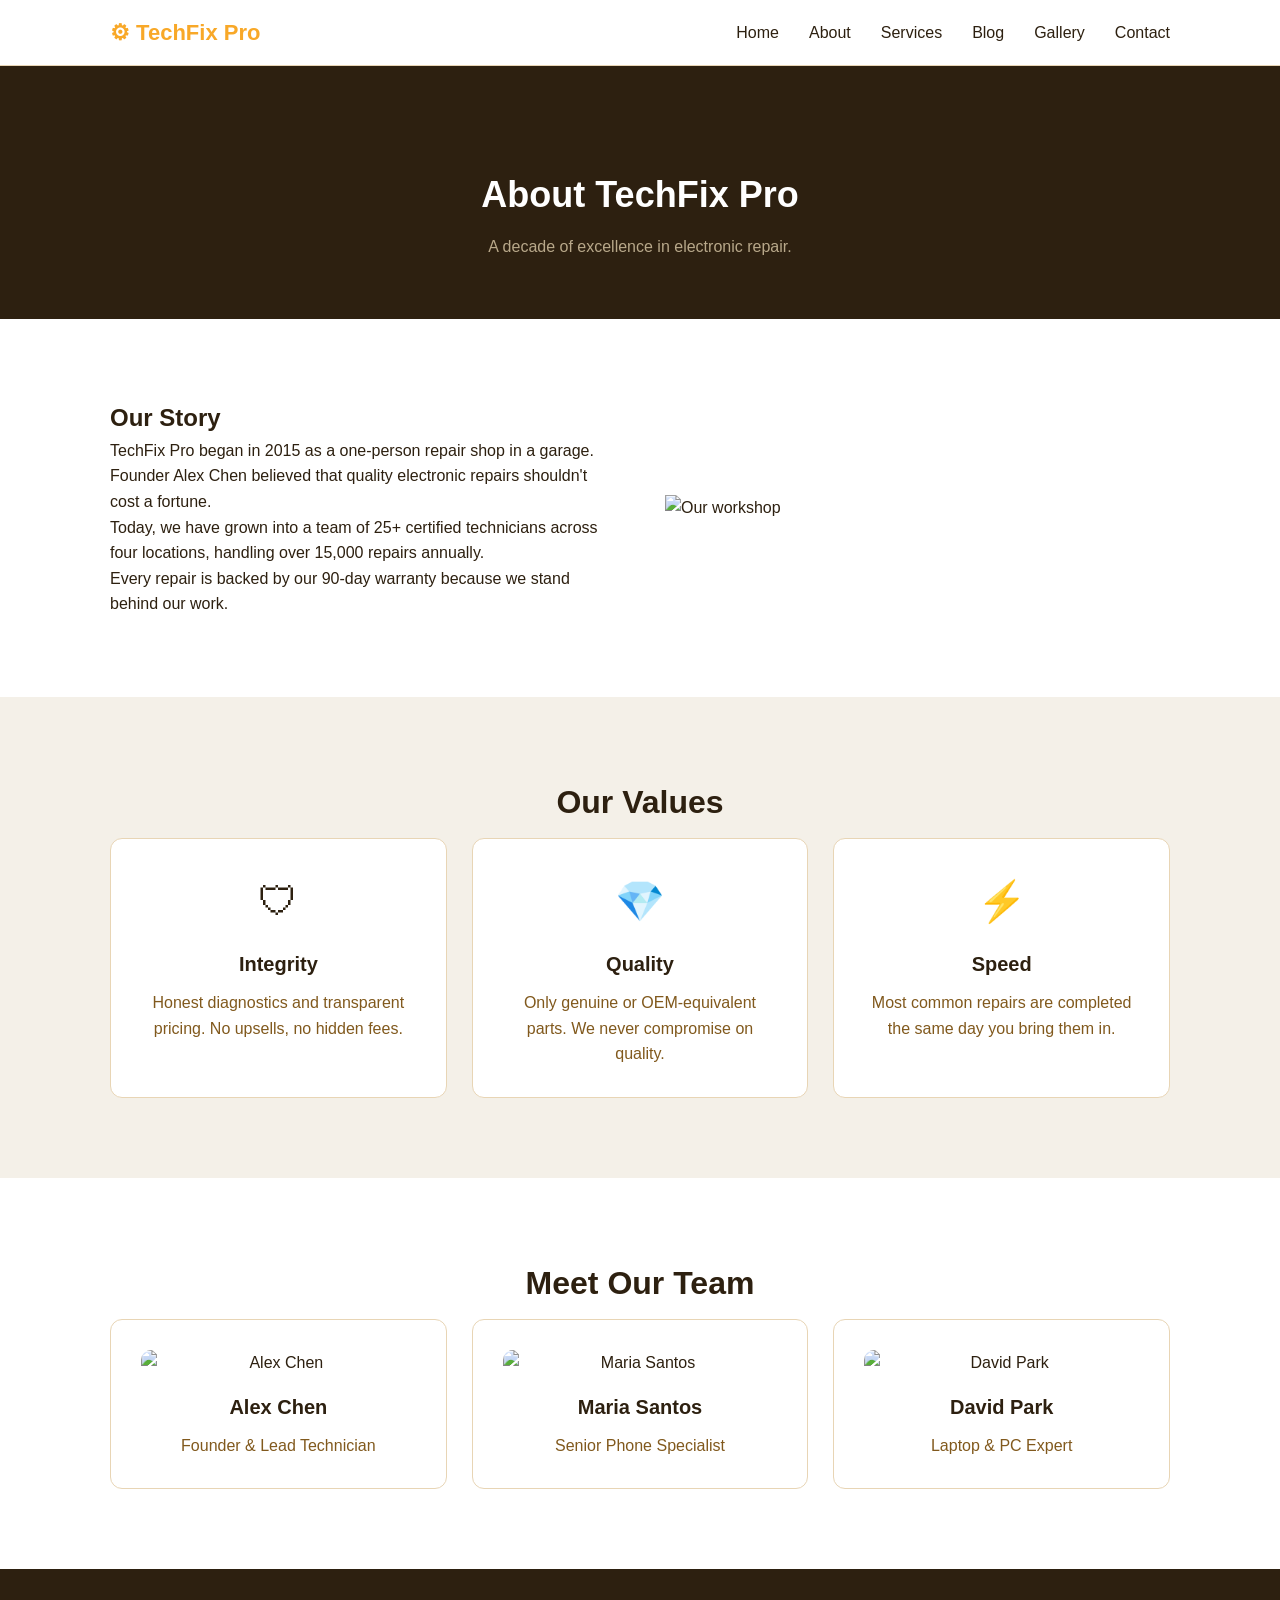
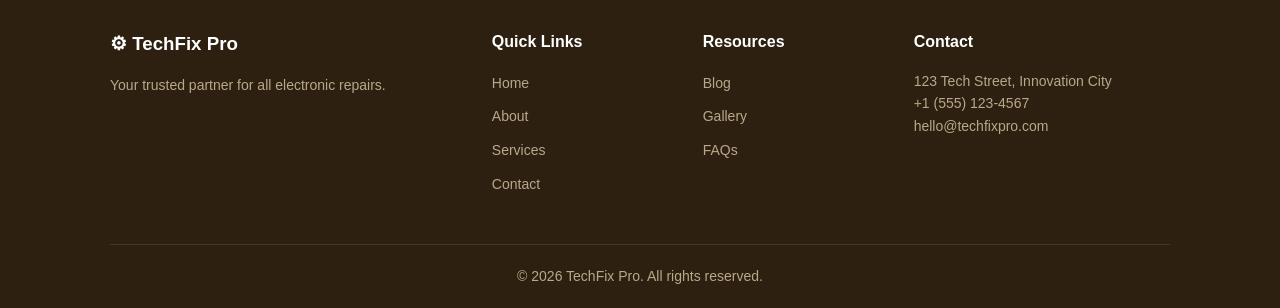
==== About.html @ 23f2274c "Rename about.html to About.html" ====
<!DOCTYPE html>
<html lang="en">
<head>
    <meta charset="UTF-8">
    <meta name="viewport" content="width=device-width, initial-scale=1.0">
    <title>About Us - TechFix Pro</title>
    <link rel="stylesheet" href="Style.Css">
</head>
<body>

    <nav class="navbar">
        <div class="container nav-container">
            <a href="index.html" class="logo">&#9881; TechFix Pro</a>
            <ul class="nav-links">
                <li><a href="index.html">Home</a></li>
                <li><a href="about.html">About</a></li>
                <li><a href="services.html">Services</a></li>
                <li><a href="blog.html">Blog</a></li>
                <li><a href="gallery.html">Gallery</a></li>
                <li><a href="contact.html">Contact</a></li>
            </ul>
        </div>
    </nav>

    <header class="page-header">
        <div class="container">
            <h1>About TechFix Pro</h1>
            <p>A decade of excellence in electronic repair.</p>
        </div>
    </header>

    <section class="section">
        <div class="container">
            <div class="two-col">
                <div>
                    <h2>Our Story</h2>
                    <p>TechFix Pro began in 2015 as a one-person repair shop in a garage. Founder Alex Chen believed that quality electronic repairs shouldn't cost a fortune.</p>
                    <p>Today, we have grown into a team of 25+ certified technicians across four locations, handling over 15,000 repairs annually.</p>
                    <p>Every repair is backed by our 90-day warranty because we stand behind our work.</p>
                </div>
                <div>
                    <img src="c:\Users\solomonfare\Desktop\my work\a1 (13).jpg" alt="Our workshop">
                </div>
            </div>
        </div>
    </section>

    <section class="section" style="background: var(--light-gray);">
        <div class="container">
            <h2 class="section-title">Our Values</h2>
            <div class="card-grid three-col">
                <div class="card">
                    <div class="card-icon">&#128737;</div>
                    <h3>Integrity</h3>
                    <p>Honest diagnostics and transparent pricing. No upsells, no hidden fees.</p>
                </div>
                <div class="card">
                    <div class="card-icon">&#128142;</div>
                    <h3>Quality</h3>
                    <p>Only genuine or OEM-equivalent parts. We never compromise on quality.</p>
                </div>
                <div class="card">
                    <div class="card-icon">&#9889;</div>
                    <h3>Speed</h3>
                    <p>Most common repairs are completed the same day you bring them in.</p>
                </div>
            </div>
        </div>
    </section>

    <section class="section">
        <div class="container">
            <h2 class="section-title">Meet Our Team</h2>
            <div class="card-grid three-col">
                <div class="card">
                    <img src="c:\Users\solomonfare\Desktop\my work\a1 (15).jpg" alt="Alex Chen" style="border-radius: 10px; margin-bottom: 15px;">
                    <h3>Alex Chen</h3>
                    <p>Founder & Lead Technician</p>
                </div>
                <div class="card">
                    <img src="c:\Users\solomonfare\Desktop\my work\a1 (14).jpg" alt="Maria Santos" style="border-radius: 10px; margin-bottom: 15px;">
                    <h3>Maria Santos</h3>
                    <p>Senior Phone Specialist</p>
                </div>
                <div class="card">
                    <img src="c:\Users\solomonfare\Desktop\my work\a1 (9).jpg" alt="David Park" style="border-radius: 10px; margin-bottom: 15px;">
                    <h3>David Park</h3>
                    <p>Laptop & PC Expert</p>
                </div>
            </div>
        </div>
    </section>

    <footer class="footer">
        <div class="container">
            <div class="footer-grid">
                <div class="footer-brand">
                    <h3>&#9881; TechFix Pro</h3>
                    <p>Your trusted partner for all electronic repairs.</p>
                </div>
                <div class="footer-links">
                    <h4>Quick Links</h4>
                    <ul>
                        <li><a href="index.html">Home</a></li>
                        <li><a href="about.html">About</a></li>
                        <li><a href="services.html">Services</a></li>
                        <li><a href="contact.html">Contact</a></li>
                    </ul>
                </div>
                <div class="footer-links">
                    <h4>Resources</h4>
                    <ul>
                         <li><a href="blog.html">Blog</a></li>
                        <li><a href="gallery.html">Gallery</a></li>
                        <li><a href="contact.html">FAQs</a></li>
                    </ul>
                </div>
                <div class="footer-contact">
                    <h4>Contact</h4>
                    <p>123 Tech Street, Innovation City</p>
                    <p>+1 (555) 123-4567</p>
                    <p>hello@techfixpro.com</p>
                </div>
            </div>
            <div class="footer-bottom">
                <p>&copy; 2026 TechFix Pro. All rights reserved.</p>
            </div>
        </div>
    </footer>

</body>
</html>
---- Style.Css ----
/* ---- CSS Variables ---- */
:root {
    --primary: #f8a725fb;
    --primary-dark: hsl(36, 70%, 46%);
    --dark: hsl(33, 48%, 12%);
    --gray: hsl(36, 63%, 31%);
    --light-gray: lch(94.97% 4.45 86.06);
    --white: hwb(0 100% 0%);
    --border: #e8d5b5;
}

/* ---- Reset & Base Styles ---- */
* {
    margin: 0;
    padding: 0;
    box-sizing: border-box;
}

body {
    font-family: 'Segoe UI', Tahoma, Geneva, Verdana, sans-serif;
    color: var(--dark);
    line-height: 1.6;
}

img {
    max-width: 100%;
    display: block;
}

a {
    text-decoration: none;
    color: inherit;
}

/* ---- Container ---- */
.container {
    max-width: 1100px;
    margin: 0 auto;
    padding: 0 20px;
}

/* ---- Buttons ---- */
.btn {
    display: inline-block;
    padding: 12px 28px;
    background: var(--primary);
    color: var(--white);
    border-radius: 6px;
    font-weight: 600;
    border: 2px solid var(--primary);
    margin: 5px;
}

.btn:hover {
    background: var(--primary-dark);
    border-color: var(--primary-dark);
}

.btn-outline {
    background: transparent;
    color: var(--white);
    border: 2px solid var(--white);
}

.btn-outline:hover {
    background: var(--white);
    color: var(--dark);
}

/* ---- Navigation ---- */
.navbar {
    background: var(--white);
    border-bottom: 1px solid var(--border);
    padding: 15px 0;
}

.nav-container {
    display: flex;
    justify-content: space-between;
    align-items: center;
}

.logo {
    font-size: 22px;
    font-weight: 800;
    color: var(--primary);
}

.nav-links {
    list-style: none;
    display: flex;
    gap: 30px;
}

.nav-links a {
    color: var(--dark);
    font-weight: 500;
}

.nav-links a:hover {
    color: var(--primary);
}

/* ---- Hero Section ---- */
.hero {
    background: linear-gradient(135deg, var(--dark) 0%, var(--gray) 100%);
    color: var(--white);
    text-align: center;
    padding: 100px 20px;
}

.hero h1 {
    font-size: 42px;
    margin-bottom: 15px;
}

.hero p {
    font-size: 18px;
    max-width: 600px;
    margin: 0 auto 30px;
    opacity: 0.9;
}

/* ---- Section Styles ---- */
.section {
    padding: 80px 0;
}

.section-title {
    text-align: center;
    font-size: 32px;
    margin-bottom: 10px;
}

.section-subtitle {
    text-align: center;
    color: var(--gray);
    margin-bottom: 50px;
}

/* ---- Card Grid ---- */
.card-grid {
    display: grid;
    gap: 25px;
}

.three-col {
    grid-template-columns: repeat(3, 1fr);
}

.two-col {
    grid-template-columns: repeat(2, 1fr);
}

/* ---- Cards ---- */
.card {
    background: var(--white);
    border: 1px solid var(--border);
    border-radius: 12px;
    padding: 30px;
    text-align: center;
}

.card:hover {
    box-shadow: 0 5px 20px rgba(45, 32, 16, 0.1);
}

.card-icon {
    font-size: 40px;
    margin-bottom: 15px;
}

.card h3 {
    font-size: 20px;
    margin-bottom: 10px;
}

.card p {
    color: var(--gray);
}

/* ---- News Cards ---- */
.news-card {
    padding: 0;
    overflow: hidden;
    text-align: left;
}

.news-card img {
    width: 100%;
    height: 200px;
    object-fit: cover;
}

.card-body {
    padding: 20px;
}

.tag {
    display: inline-block;
    background: var(--primary);
    color: var(--white);
    padding: 4px 12px;
    border-radius: 20px;
    font-size: 12px;
    font-weight: 600;
    text-transform: uppercase;
}

.card-body h3 {
    margin: 10px 0;
}

.card-body a {
    color: var(--primary);
    font-weight: 600;
}

/* ---- About Section ---- */
.about-section {
    background: var(--light-gray);
}

.two-col {
    display: grid;
    grid-template-columns: 1fr 1fr;
    gap: 50px;
    align-items: center;
}

.about-text h2 {
    font-size: 32px;
    margin-bottom: 15px;
}

.about-text p {
    color: var(--gray);
    margin-bottom: 15px;
}

.feature-list {
    list-style: none;
    margin: 20px 0;
}

.feature-list li {
    padding: 8px 0;
    color: var(--dark);
}

.about-image img {
    border-radius: 12px;
    box-shadow: 0 10px 30px rgba(0,0,0,0.1);
}

/* ---- Newsletter ---- */
.newsletter {
    background: var(--primary);
    color: var(--white);
    text-align: center;
    padding: 60px 20px;
}

.newsletter h2 {
    font-size: 28px;
    margin-bottom: 10px;
}

.newsletter p {
    margin-bottom: 25px;
    opacity: 0.9;
}

.newsletter form {
    display: flex;
    justify-content: center;
    gap: 10px;
    flex-wrap: wrap;
}

.newsletter input {
    padding: 12px 20px;
    border: none;
    border-radius: 6px;
    width: 300px;
    font-size: 16px;
}

/* ---- Testimonials ---- */
.testimonials {
    background: var(--light-gray);
}

.testimonial-card {
    text-align: left;
}

.quote {
    font-style: italic;
    color: var(--dark);
    margin-bottom: 15px;
}

.author {
    font-weight: 700;
    color: var(--primary-dark);
}

/* ---- Clients ---- */
.clients {
    text-align: center;
}

.client-logos {
    display: flex;
    justify-content: center;
    gap: 40px;
    flex-wrap: wrap;
    margin-top: 30px;
}

.client-logos span {
    font-size: 18px;
    font-weight: 700;
    color: var(--gray);
    opacity: 0.6;
}

/* ---- Footer ---- */
.footer {
    background: var(--dark);
    color: var(--white);
    padding: 60px 0 20px;
}

.footer-grid {
    display: grid;
    grid-template-columns: 2fr 1fr 1fr 1.5fr;
    gap: 40px;
    margin-bottom: 40px;
}

.footer h3, .footer h4 {
    margin-bottom: 15px;
}

.footer p {
    color: #b8a88a;
    font-size: 14px;
}

.footer-links ul {
    list-style: none;
}

.footer-links li {
    margin-bottom: 8px;
}

.footer-links a {
    color: #b8a88a;
    font-size: 14px;
}

.footer-links a:hover {
    color: var(--primary);
}

.footer-bottom {
    border-top: 1px solid rgba(255,255,255,0.1);
    padding-top: 20px;
    text-align: center;
}

/* ---- Page Header (for inner pages) ---- */
.page-header {
    background: var(--dark);
    color: var(--white);
    text-align: center;
    padding: 100px 20px 60px;
}

.page-header h1 {
    font-size: 36px;
    margin-bottom: 10px;
}

.page-header p {
    color: #b8a88a;
}

/* ---- Services Page ---- */
.service-detail {
    padding: 60px 0;
}

.service-detail:nth-child(even) {
    background: var(--light-gray);
}

.service-detail h2 {
    font-size: 26px;
    margin-bottom: 15px;
}

.service-detail p {
    color: var(--gray);
    margin-bottom: 15px;
}

.detail-list {
    list-style: none;
    margin: 15px 0 25px;
}

.detail-list li {
    padding: 6px 0;
    color: var(--dark);
}

.detail-list li::before {
    content: "¹4  ";
    color: var(--primary);
}

.price-tag {
    display: inline-block;
    background: var(--primary);
    color: var(--white);
    padding: 6px 16px;
    border-radius: 20px;
    font-weight: 700;
    font-size: 14px;
    margin-bottom: 15px;
}

/* ---- Pricing Cards ---- */
.pricing-grid {
    display: grid;
    grid-template-columns: repeat(3, 1fr);
    gap: 25px;
    margin-top: 40px;
}

.pricing-card {
    background: var(--white);
    border: 2px solid var(--border);
    border-radius: 12px;
    padding: 35px 25px;
    text-align: center;
}

.pricing-card.featured {
    border-color: var(--primary);
    position: relative;
}

.featured-badge {
    position: absolute;
    top: -12px;
    left: 50%;
    transform: translateX(-50%);
    background: var(--primary);
    color: var(--white);
    padding: 5px 15px;
    border-radius: 20px;
    font-size: 12px;
    font-weight: 700;
}

.pricing-card .price {
    font-size: 36px;
    font-weight: 800;
    color: var(--primary);
}

.pricing-card .price span {
    font-size: 16px;
    color: var(--gray);
    font-weight: 400;
}

.pricing-features {
    list-style: none;
    text-align: left;
    margin: 20px 0;
}

.pricing-features li {
    padding: 10px 0;
    border-bottom: 1px solid var(--border);
    font-size: 14px;
}

/* ---- Blog Page ---- */
.blog-grid {
    display: grid;
    grid-template-columns: 2fr 1fr;
    gap: 40px;
}

.blog-posts {
    display: grid;
    gap: 30px;
}

.blog-post {
    display: grid;
    grid-template-columns: 1fr 2fr;
    gap: 20px;
    background: var(--white);
    border: 1px solid var(--border);
    border-radius: 12px;
    overflow: hidden;
}

.blog-post img {
    width: 100%;
    height: 100%;
    object-fit: cover;
}

.blog-post-content {
    padding: 20px;
}

.sidebar {
    background: var(--white);
    border: 1px solid var(--border);
    border-radius: 12px;
    padding: 25px;
    height: fit-content;
}

.sidebar h3 {
    margin-bottom: 15px;
    padding-bottom: 10px;
    border-bottom: 2px solid var(--light-gray);
}

.sidebar ul {
    list-style: none;
}

.sidebar li {
    padding: 8px 0;
    border-bottom: 1px solid var(--light-gray);
}

.sidebar a {
    color: var(--gray);
    font-size: 14px;
}

.sidebar a:hover {
    color: var(--primary);
}

/* ---- Gallery Page ---- */
.gallery-grid {
    display: grid;
    grid-template-columns: repeat(3, 1fr);
    gap: 15px;
}

.gallery-item {
    border-radius: 10px;
    overflow: hidden;
}

.gallery-item img {
    width: 100%;
    height: 220px;
    object-fit: cover;
}

.gallery-item.wide {
    grid-column: span 2;
}

/* ---- Contact Page ---- */
.contact-grid {
    display: grid;
    grid-template-columns: 1fr 1.3fr;
    gap: 40px;
}

.contact-info-box {
    background: var(--white);
    border: 1px solid var(--border);
    border-radius: 12px;
    padding: 25px;
    margin-bottom: 20px;
}

.contact-info-box h3 {
    margin-bottom: 10px;
    color: var(--primary);
}

.contact-form {
    background: var(--white);
    border: 1px solid var(--border);
    border-radius: 12px;
    padding: 35px;
}

.form-group {
    margin-bottom: 20px;
}

.form-group label {
    display: block;
    margin-bottom: 6px;
    font-weight: 600;
    font-size: 14px;
}

.form-group input,
.form-group textarea,
.form-group select {
    width: 100%;
    padding: 12px;
    border: 1px solid var(--border);
    border-radius: 6px;
    font-size: 15px;
    font-family: inherit;
}

.form-group textarea {
    min-height: 120px;
    resize: vertical;
}

.form-row {
    display: grid;
    grid-template-columns: 1fr 1fr;
    gap: 15px;
}

/* ---- FAQ ---- */
.faq-item {
    background: var(--light-gray);
    border-radius: 10px;
    margin-bottom: 15px;
    padding: 20px;
}

.faq-item h3 {
    font-size: 16px;
    margin-bottom: 10px;
    color: var(--dark);
}

.faq-item p {
    color: var(--gray);
    font-size: 14px;
}

/* ============================================
   Responsive Design (Mobile)
   ============================================ */

@media (max-width: 768px) {
    .nav-links {
        display: none;
    }

    .hero h1 {
        font-size: 28px;
    }

    .three-col,
    .two-col,
    .pricing-grid,
    .gallery-grid,
    .blog-grid,
    .contact-grid,
    .footer-grid {
        grid-template-columns: 1fr;
    }

    .blog-post {
        grid-template-columns: 1fr;
    }

    .newsletter form {
        flex-direction: column;
        align-items: center;
    }

    .newsletter input {
        width: 100%;
        max-width: 300px;
    }

    .client-logos {
        gap: 20px;
    }

    .form-row {
        grid-template-columns: 1fr;
    }
}
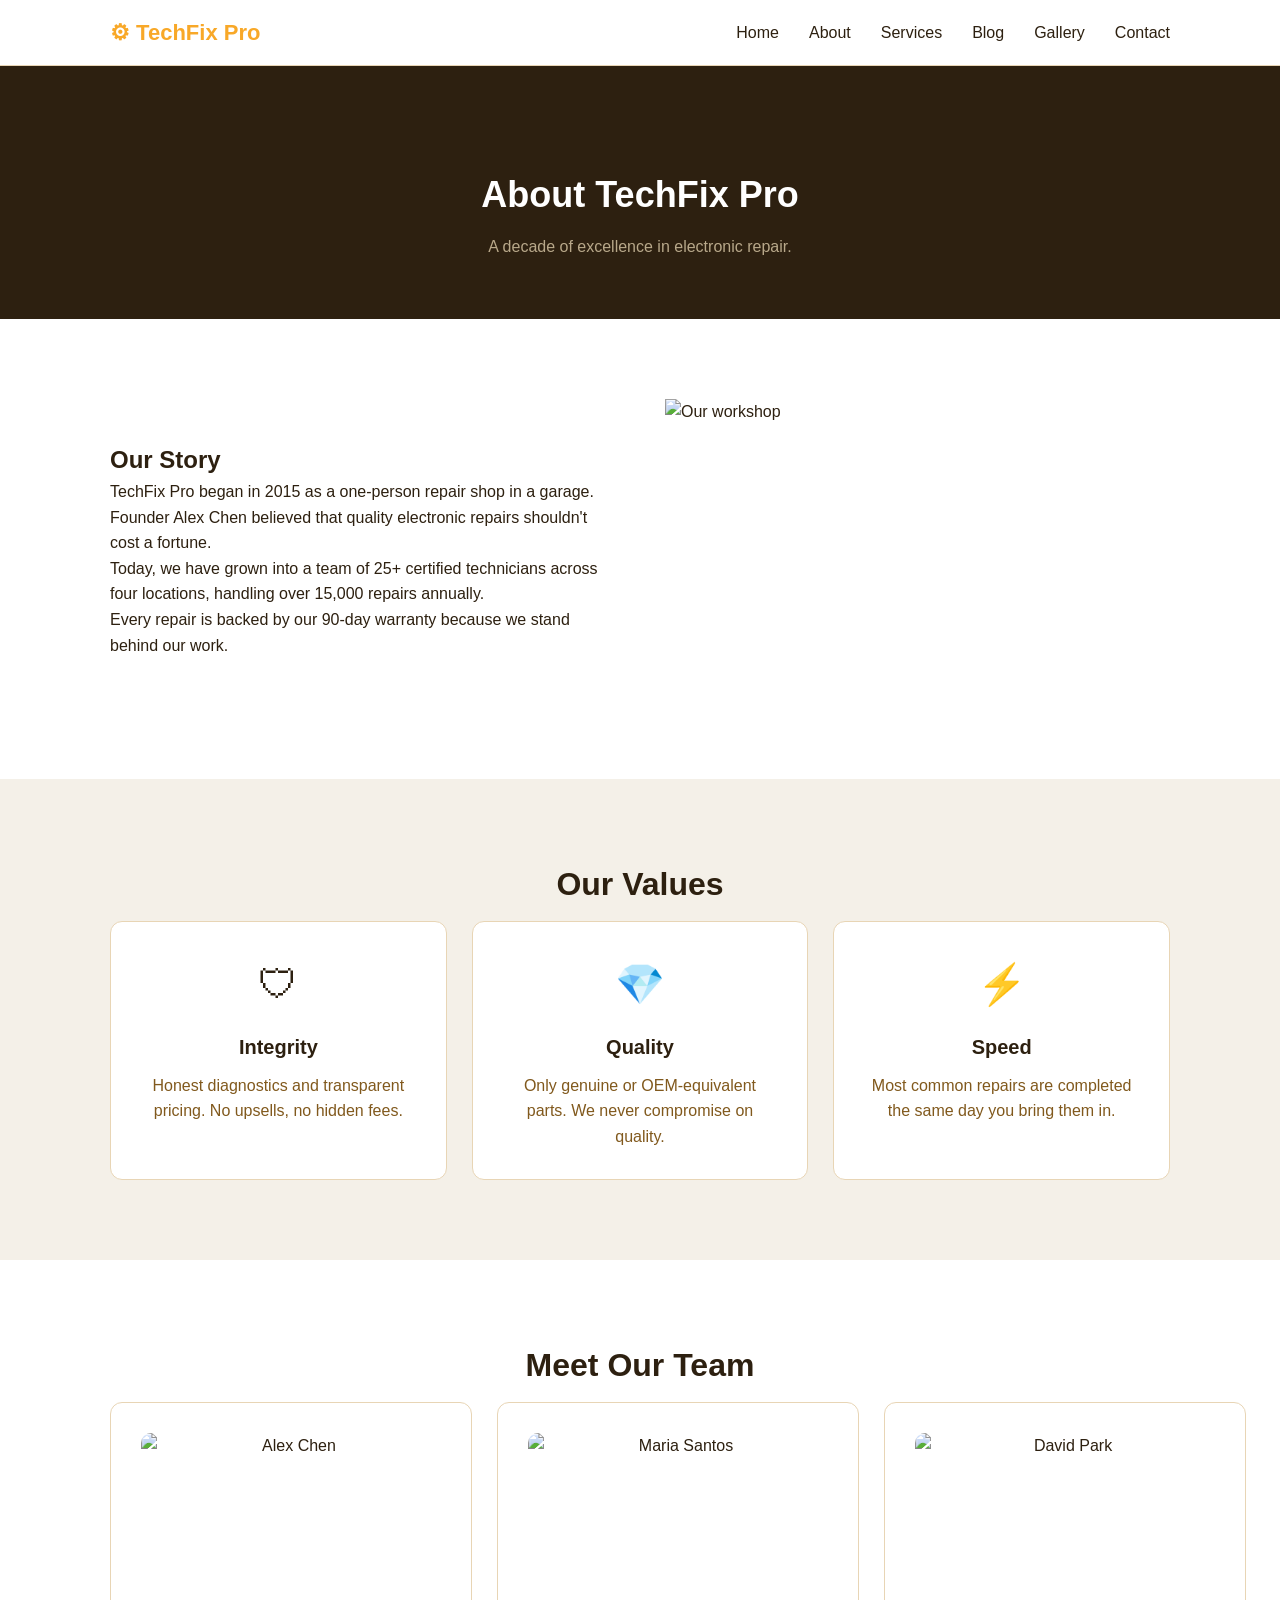
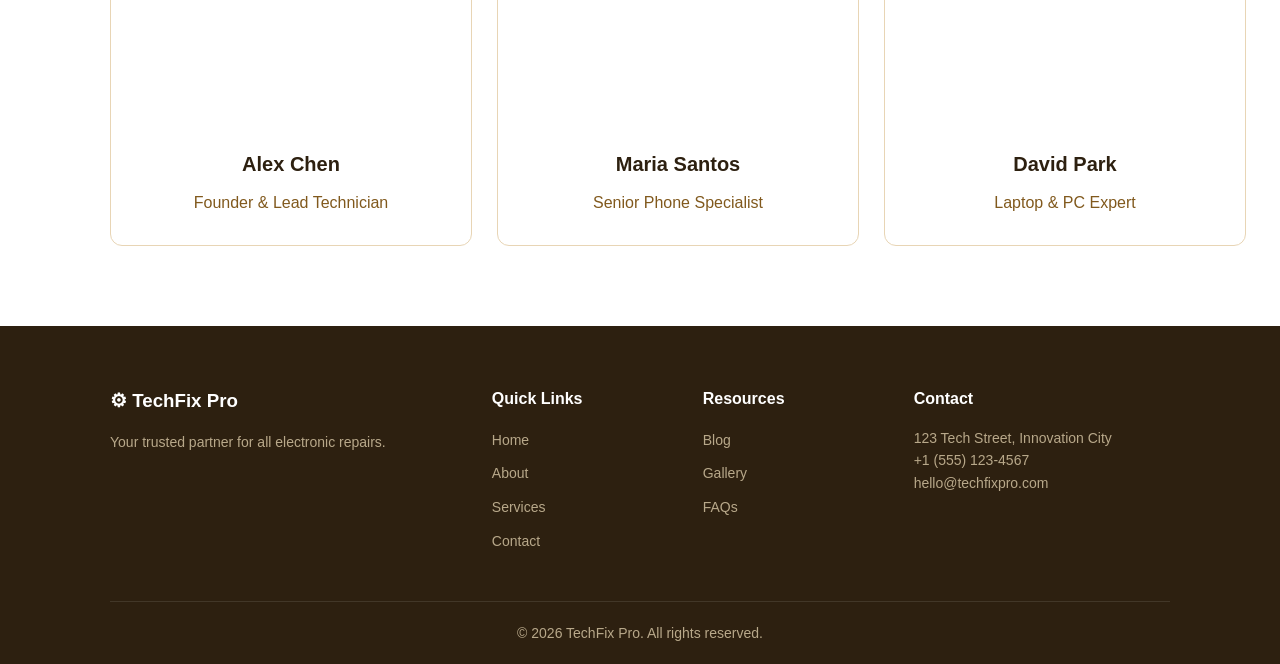
==== commit aa7e4574: "Update About.html" ====
--- a/About.html
+++ b/About.html
@@ -5,7 +5,7 @@
     <meta charset="UTF-8">
     <meta name="viewport" content="width=device-width, initial-scale=1.0">
     <title>About Us - TechFix Pro</title>
-    <link rel="stylesheet" href="Style.Css">
+    <link rel="stylesheet" href="style.css">
 </head>
 <body>
 
@@ -14,11 +14,11 @@
             <a href="index.html" class="logo">&#9881; TechFix Pro</a>
             <ul class="nav-links">
                 <li><a href="index.html">Home</a></li>
-                <li><a href="about.html">About</a></li>
-                <li><a href="services.html">Services</a></li>
-                <li><a href="blog.html">Blog</a></li>
-                <li><a href="gallery.html">Gallery</a></li>
-                <li><a href="contact.html">Contact</a></li>
+                <li><a href="About.html">About</a></li>
+                <li><a href="Services.html">Services</a></li>
+                <li><a href="Blog.html">Blog</a></li>
+                <li><a href="Gallery.html">Gallery</a></li>
+                <li><a href="Contact.html">Contact</a></li>
             </ul>
         </div>
     </nav>
@@ -40,7 +40,7 @@
                     <p>Every repair is backed by our 90-day warranty because we stand behind our work.</p>
                 </div>
                 <div>
-                    <img src="c:\Users\solomonfare\Desktop\my work\a1 (13).jpg" alt="Our workshop">
+                    <img src="c:\Users\solomonfare\Desktop\my work\a1 (13).jpg" alt="Our workshop" width="300" height="300">
                 </div>
             </div>
         </div>
@@ -74,17 +74,17 @@
             <h2 class="section-title">Meet Our Team</h2>
             <div class="card-grid three-col">
                 <div class="card">
-                    <img src="c:\Users\solomonfare\Desktop\my work\a1 (15).jpg" alt="Alex Chen" style="border-radius: 10px; margin-bottom: 15px;">
+                    <img src="c:\Users\solomonfare\Desktop\my work\a1 (15).jpg" alt="Alex Chen" style="border-radius: 10px; margin-bottom: 15px;"width="300" height="300">
                     <h3>Alex Chen</h3>
                     <p>Founder & Lead Technician</p>
                 </div>
                 <div class="card">
-                    <img src="c:\Users\solomonfare\Desktop\my work\a1 (14).jpg" alt="Maria Santos" style="border-radius: 10px; margin-bottom: 15px;">
+                    <img src="c:\Users\solomonfare\Desktop\my work\a1 (14).jpg" alt="Maria Santos" style="border-radius: 10px; margin-bottom: 15px;"width="300" height="300">
                     <h3>Maria Santos</h3>
                     <p>Senior Phone Specialist</p>
                 </div>
                 <div class="card">
-                    <img src="c:\Users\solomonfare\Desktop\my work\a1 (9).jpg" alt="David Park" style="border-radius: 10px; margin-bottom: 15px;">
+                    <img src="c:\Users\solomonfare\Desktop\my work\a1 (9).jpg" alt="David Park" style="border-radius: 10px; margin-bottom: 15px;"width="300" height="300">
                     <h3>David Park</h3>
                     <p>Laptop & PC Expert</p>
                 </div>
@@ -103,17 +103,17 @@
                     <h4>Quick Links</h4>
                     <ul>
                         <li><a href="index.html">Home</a></li>
-                        <li><a href="about.html">About</a></li>
-                        <li><a href="services.html">Services</a></li>
-                        <li><a href="contact.html">Contact</a></li>
+                        <li><a href="About.html">About</a></li>
+                        <li><a href="Services.html">Services</a></li>
+                        <li><a href="Contact.html">Contact</a></li>
                     </ul>
                 </div>
                 <div class="footer-links">
                     <h4>Resources</h4>
                     <ul>
-                         <li><a href="blog.html">Blog</a></li>
-                        <li><a href="gallery.html">Gallery</a></li>
-                        <li><a href="contact.html">FAQs</a></li>
+                         <li><a href="Blog.html">Blog</a></li>
+                        <li><a href="Gallery.html">Gallery</a></li>
+                        <li><a href="Contact.html">FAQs</a></li>
                     </ul>
                 </div>
                 <div class="footer-contact">
--- a/style.css
+++ b/style.css
@@ -0,0 +1,704 @@
+/* ---- CSS Variables ---- */
+:root {
+    --primary: #f8a725fb;
+    --primary-dark: hsl(36, 70%, 46%);
+    --dark: hsl(33, 48%, 12%);
+    --gray: hsl(36, 63%, 31%);
+    --light-gray: lch(94.97% 4.45 86.06);
+    --white: hwb(0 100% 0%);
+    --border: #e8d5b5;
+}
+ 
+/* ---- Reset & Base Styles ---- */
+* {
+    margin: 0;
+    padding: 0;
+    box-sizing: border-box;
+}
+
+body {
+    font-family: 'Segoe UI', Tahoma, Geneva, Verdana, sans-serif;
+    color: var(--dark);
+    line-height: 1.6;
+}
+
+img {
+    max-width: 100%;
+    display: block;
+}
+
+a {
+    text-decoration: none;
+    color: inherit;
+}
+
+/* ---- Container ---- */
+.container {
+    max-width: 1100px;
+    margin: 0 auto;
+    padding: 0 20px;
+}
+
+/* ---- Buttons ---- */
+.btn {
+    display: inline-block;
+    padding: 12px 28px;
+    background: var(--primary);
+    color: var(--white);
+    border-radius: 6px;
+    font-weight: 600;
+    border: 2px solid var(--primary);
+    margin: 5px;
+}
+
+.btn:hover {
+    background: var(--primary-dark);
+    border-color: var(--primary-dark);
+}
+
+.btn-outline {
+    background: transparent;
+    color: var(--white);
+    border: 2px solid var(--white);
+}
+
+.btn-outline:hover {
+    background: var(--white);
+    color: var(--dark);
+}
+
+/* ---- Navigation ---- */
+.navbar {
+    background: var(--white);
+    border-bottom: 1px solid var(--border);
+    padding: 15px 0;
+}
+
+.nav-container {
+    display: flex;
+    justify-content: space-between;
+    align-items: center;
+}
+
+.logo {
+    font-size: 22px;
+    font-weight: 800;
+    color: var(--primary);
+}
+
+.nav-links {
+    list-style: none;
+    display: flex;
+    gap: 30px;
+}
+
+.nav-links a {
+    color: var(--dark);
+    font-weight: 500;
+}
+
+.nav-links a:hover {
+    color: var(--primary);
+}
+
+/* ---- Hero Section ---- */
+.hero {
+    background: linear-gradient(135deg, var(--dark) 0%, var(--gray) 100%);
+    color: var(--white);
+    text-align: center;
+    padding: 100px 20px;
+}
+
+.hero h1 {
+    font-size: 42px;
+    margin-bottom: 15px;
+}
+
+.hero p {
+    font-size: 18px;
+    max-width: 600px;
+    margin: 0 auto 30px;
+    opacity: 0.9;
+}
+
+/* ---- Section Styles ---- */
+.section {
+    padding: 80px 0;
+}
+
+.section-title {
+    text-align: center;
+    font-size: 32px;
+    margin-bottom: 10px;
+}
+
+.section-subtitle {
+    text-align: center;
+    color: var(--gray);
+    margin-bottom: 50px;
+}
+
+/* ---- Card Grid ---- */
+.card-grid {
+    display: grid;
+    gap: 25px;
+}
+
+.three-col {
+    grid-template-columns: repeat(3, 1fr);
+}
+
+.two-col {
+    grid-template-columns: repeat(2, 1fr);
+}
+
+/* ---- Cards ---- */
+.card {
+    background: var(--white);
+    border: 1px solid var(--border);
+    border-radius: 12px;
+    padding: 30px;
+    text-align: center;
+}
+
+.card:hover {
+    box-shadow: 0 5px 20px rgba(45, 32, 16, 0.1);
+}
+
+.card-icon {
+    font-size: 40px;
+    margin-bottom: 15px;
+}
+
+.card h3 {
+    font-size: 20px;
+    margin-bottom: 10px;
+}
+
+.card p {
+    color: var(--gray);
+}
+
+/* ---- News Cards ---- */
+.news-card {
+    padding: 0;
+    overflow: hidden;
+    text-align: left;
+}
+
+.news-card img {
+    width: 100%;
+    height: 200px;
+    object-fit: cover;
+}
+
+.card-body {
+    padding: 20px;
+}
+
+.tag {
+    display: inline-block;
+    background: var(--primary);
+    color: var(--white);
+    padding: 4px 12px;
+    border-radius: 20px;
+    font-size: 12px;
+    font-weight: 600;
+    text-transform: uppercase;
+}
+
+.card-body h3 {
+    margin: 10px 0;
+}
+
+.card-body a {
+    color: var(--primary);
+    font-weight: 600;
+}
+
+/* ---- About Section ---- */
+.about-section {
+    background: var(--light-gray);
+}
+
+.two-col {
+    display: grid;
+    grid-template-columns: 1fr 1fr;
+    gap: 50px;
+    align-items: center;
+}
+
+.about-text h2 {
+    font-size: 32px;
+    margin-bottom: 15px;
+}
+
+.about-text p {
+    color: var(--gray);
+    margin-bottom: 15px;
+}
+
+.feature-list {
+    list-style: none;
+    margin: 20px 0;
+}
+
+.feature-list li {
+    padding: 8px 0;
+    color: var(--dark);
+}
+
+.about-image img {
+    border-radius: 12px;
+    box-shadow: 0 10px 30px rgba(0,0,0,0.1);
+}
+
+/* ---- Newsletter ---- */
+.newsletter {
+    background: var(--primary);
+    color: var(--white);
+    text-align: center;
+    padding: 60px 20px;
+}
+
+.newsletter h2 {
+    font-size: 28px;
+    margin-bottom: 10px;
+}
+
+.newsletter p {
+    margin-bottom: 25px;
+    opacity: 0.9;
+}
+
+.newsletter form {
+    display: flex;
+    justify-content: center;
+    gap: 10px;
+    flex-wrap: wrap;
+}
+
+.newsletter input {
+    padding: 12px 20px;
+    border: none;
+    border-radius: 6px;
+    width: 300px;
+    font-size: 16px;
+}
+
+/* ---- Testimonials ---- */
+.testimonials {
+    background: var(--light-gray);
+}
+
+.testimonial-card {
+    text-align: left;
+}
+
+.quote {
+    font-style: italic;
+    color: var(--dark);
+    margin-bottom: 15px;
+}
+
+.author {
+    font-weight: 700;
+    color: var(--primary-dark);
+}
+
+/* ---- Clients ---- */
+.clients {
+    text-align: center;
+}
+
+.client-logos {
+    display: flex;
+    justify-content: center;
+    gap: 40px;
+    flex-wrap: wrap;
+    margin-top: 30px;
+}
+
+.client-logos span {
+    font-size: 18px;
+    font-weight: 700;
+    color: var(--gray);
+    opacity: 0.6;
+}
+
+/* ---- Footer ---- */
+.footer {
+    background: var(--dark);
+    color: var(--white);
+    padding: 60px 0 20px;
+}
+
+.footer-grid {
+    display: grid;
+    grid-template-columns: 2fr 1fr 1fr 1.5fr;
+    gap: 40px;
+    margin-bottom: 40px;
+}
+
+.footer h3, .footer h4 {
+    margin-bottom: 15px;
+}
+
+.footer p {
+    color: #b8a88a;
+    font-size: 14px;
+}
+
+.footer-links ul {
+    list-style: none;
+}
+
+.footer-links li {
+    margin-bottom: 8px;
+}
+
+.footer-links a {
+    color: #b8a88a;
+    font-size: 14px;
+}
+
+.footer-links a:hover {
+    color: var(--primary);
+}
+
+.footer-bottom {
+    border-top: 1px solid rgba(255,255,255,0.1);
+    padding-top: 20px;
+    text-align: center;
+}
+
+/* ---- Page Header (for inner pages) ---- */
+.page-header {
+    background: var(--dark);
+    color: var(--white);
+    text-align: center;
+    padding: 100px 20px 60px;
+}
+
+.page-header h1 {
+    font-size: 36px;
+    margin-bottom: 10px;
+}
+
+.page-header p {
+    color: #b8a88a;
+}
+
+/* ---- Services Page ---- */
+.service-detail {
+    padding: 60px 0;
+}
+
+.service-detail:nth-child(even) {
+    background: var(--light-gray);
+}
+
+.service-detail h2 {
+    font-size: 26px;
+    margin-bottom: 15px;
+}
+
+.service-detail p {
+    color: var(--gray);
+    margin-bottom: 15px;
+}
+
+.detail-list {
+    list-style: none;
+    margin: 15px 0 25px;
+}
+
+.detail-list li {
+    padding: 6px 0;
+    color: var(--dark);
+}
+
+.detail-list li::before {
+    content: "¹4  ";
+    color: var(--primary);
+}
+
+.price-tag {
+    display: inline-block;
+    background: var(--primary);
+    color: var(--white);
+    padding: 6px 16px;
+    border-radius: 20px;
+    font-weight: 700;
+    font-size: 14px;
+    margin-bottom: 15px;
+}
+
+/* ---- Pricing Cards ---- */
+.pricing-grid {
+    display: grid;
+    grid-template-columns: repeat(3, 1fr);
+    gap: 25px;
+    margin-top: 40px;
+}
+
+.pricing-card {
+    background: var(--white);
+    border: 2px solid var(--border);
+    border-radius: 12px;
+    padding: 35px 25px;
+    text-align: center;
+}
+
+.pricing-card.featured {
+    border-color: var(--primary);
+    position: relative;
+}
+
+.featured-badge {
+    position: absolute;
+    top: -12px;
+    left: 50%;
+    transform: translateX(-50%);
+    background: var(--primary);
+    color: var(--white);
+    padding: 5px 15px;
+    border-radius: 20px;
+    font-size: 12px;
+    font-weight: 700;
+}
+
+.pricing-card .price {
+    font-size: 36px;
+    font-weight: 800;
+    color: var(--primary);
+}
+
+.pricing-card .price span {
+    font-size: 16px;
+    color: var(--gray);
+    font-weight: 400;
+}
+
+.pricing-features {
+    list-style: none;
+    text-align: left;
+    margin: 20px 0;
+}
+
+.pricing-features li {
+    padding: 10px 0;
+    border-bottom: 1px solid var(--border);
+    font-size: 14px;
+}
+
+/* ---- Blog Page ---- */
+.blog-grid {
+    display: grid;
+    grid-template-columns: 2fr 1fr;
+    gap: 40px;
+}
+
+.blog-posts {
+    display: grid;
+    gap: 30px;
+}
+
+.blog-post {
+    display: grid;
+    grid-template-columns: 1fr 2fr;
+    gap: 20px;
+    background: var(--white);
+    border: 1px solid var(--border);
+    border-radius: 12px;
+    overflow: hidden;
+}
+
+.blog-post img {
+    width: 100%;
+    height: 100%;
+    object-fit: cover;
+}
+
+.blog-post-content {
+    padding: 20px;
+}
+
+.sidebar {
+    background: var(--white);
+    border: 1px solid var(--border);
+    border-radius: 12px;
+    padding: 25px;
+    height: fit-content;
+}
+
+.sidebar h3 {
+    margin-bottom: 15px;
+    padding-bottom: 10px;
+    border-bottom: 2px solid var(--light-gray);
+}
+
+.sidebar ul {
+    list-style: none;
+}
+
+.sidebar li {
+    padding: 8px 0;
+    border-bottom: 1px solid var(--light-gray);
+}
+
+.sidebar a {
+    color: var(--gray);
+    font-size: 14px;
+}
+
+.sidebar a:hover {
+    color: var(--primary);
+}
+
+/* ---- Gallery Page ---- */
+.gallery-grid {
+    display: grid;
+    grid-template-columns: repeat(3, 1fr);
+    gap: 15px;
+}
+
+.gallery-item {
+    border-radius: 10px;
+    overflow: hidden;
+}
+
+.gallery-item img {
+    width: 100%;
+    height: 220px;
+    object-fit: cover;
+}
+
+.gallery-item.wide {
+    grid-column: span 2;
+}
+
+/* ---- Contact Page ---- */
+.contact-grid {
+    display: grid;
+    grid-template-columns: 1fr 1.3fr;
+    gap: 40px;
+}
+
+.contact-info-box {
+    background: var(--white);
+    border: 1px solid var(--border);
+    border-radius: 12px;
+    padding: 25px;
+    margin-bottom: 20px;
+}
+
+.contact-info-box h3 {
+    margin-bottom: 10px;
+    color: var(--primary);
+}
+
+.contact-form {
+    background: var(--white);
+    border: 1px solid var(--border);
+    border-radius: 12px;
+    padding: 35px;
+}
+
+.form-group {
+    margin-bottom: 20px;
+}
+
+.form-group label {
+    display: block;
+    margin-bottom: 6px;
+    font-weight: 600;
+    font-size: 14px;
+}
+
+.form-group input,
+.form-group textarea,
+.form-group select {
+    width: 100%;
+    padding: 12px;
+    border: 1px solid var(--border);
+    border-radius: 6px;
+    font-size: 15px;
+    font-family: inherit;
+}
+
+.form-group textarea {
+    min-height: 120px;
+    resize: vertical;
+}
+
+.form-row {
+    display: grid;
+    grid-template-columns: 1fr 1fr;
+    gap: 15px;
+}
+
+/* ---- FAQ ---- */
+.faq-item {
+    background: var(--light-gray);
+    border-radius: 10px;
+    margin-bottom: 15px;
+    padding: 20px;
+}
+
+.faq-item h3 {
+    font-size: 16px;
+    margin-bottom: 10px;
+    color: var(--dark);
+}
+
+.faq-item p {
+    color: var(--gray);
+    font-size: 14px;
+}
+
+/* ============================================
+   Responsive Design (Mobile)
+   ============================================ */
+
+@media (max-width: 768px) {
+    .nav-links {
+        display: none;
+    }
+
+    .hero h1 {
+        font-size: 28px;
+    }
+
+    .three-col,
+    .two-col,
+    .pricing-grid,
+    .gallery-grid,
+    .blog-grid,
+    .contact-grid,
+    .footer-grid {
+        grid-template-columns: 1fr;
+    }
+
+    .blog-post {
+        grid-template-columns: 1fr;
+    }
+
+    .newsletter form {
+        flex-direction: column;
+        align-items: center;
+    }
+
+    .newsletter input {
+        width: 100%;
+        max-width: 300px;
+    }
+
+    .client-logos {
+        gap: 20px;
+    }
+
+    .form-row {
+        grid-template-columns: 1fr;
+    }
+}
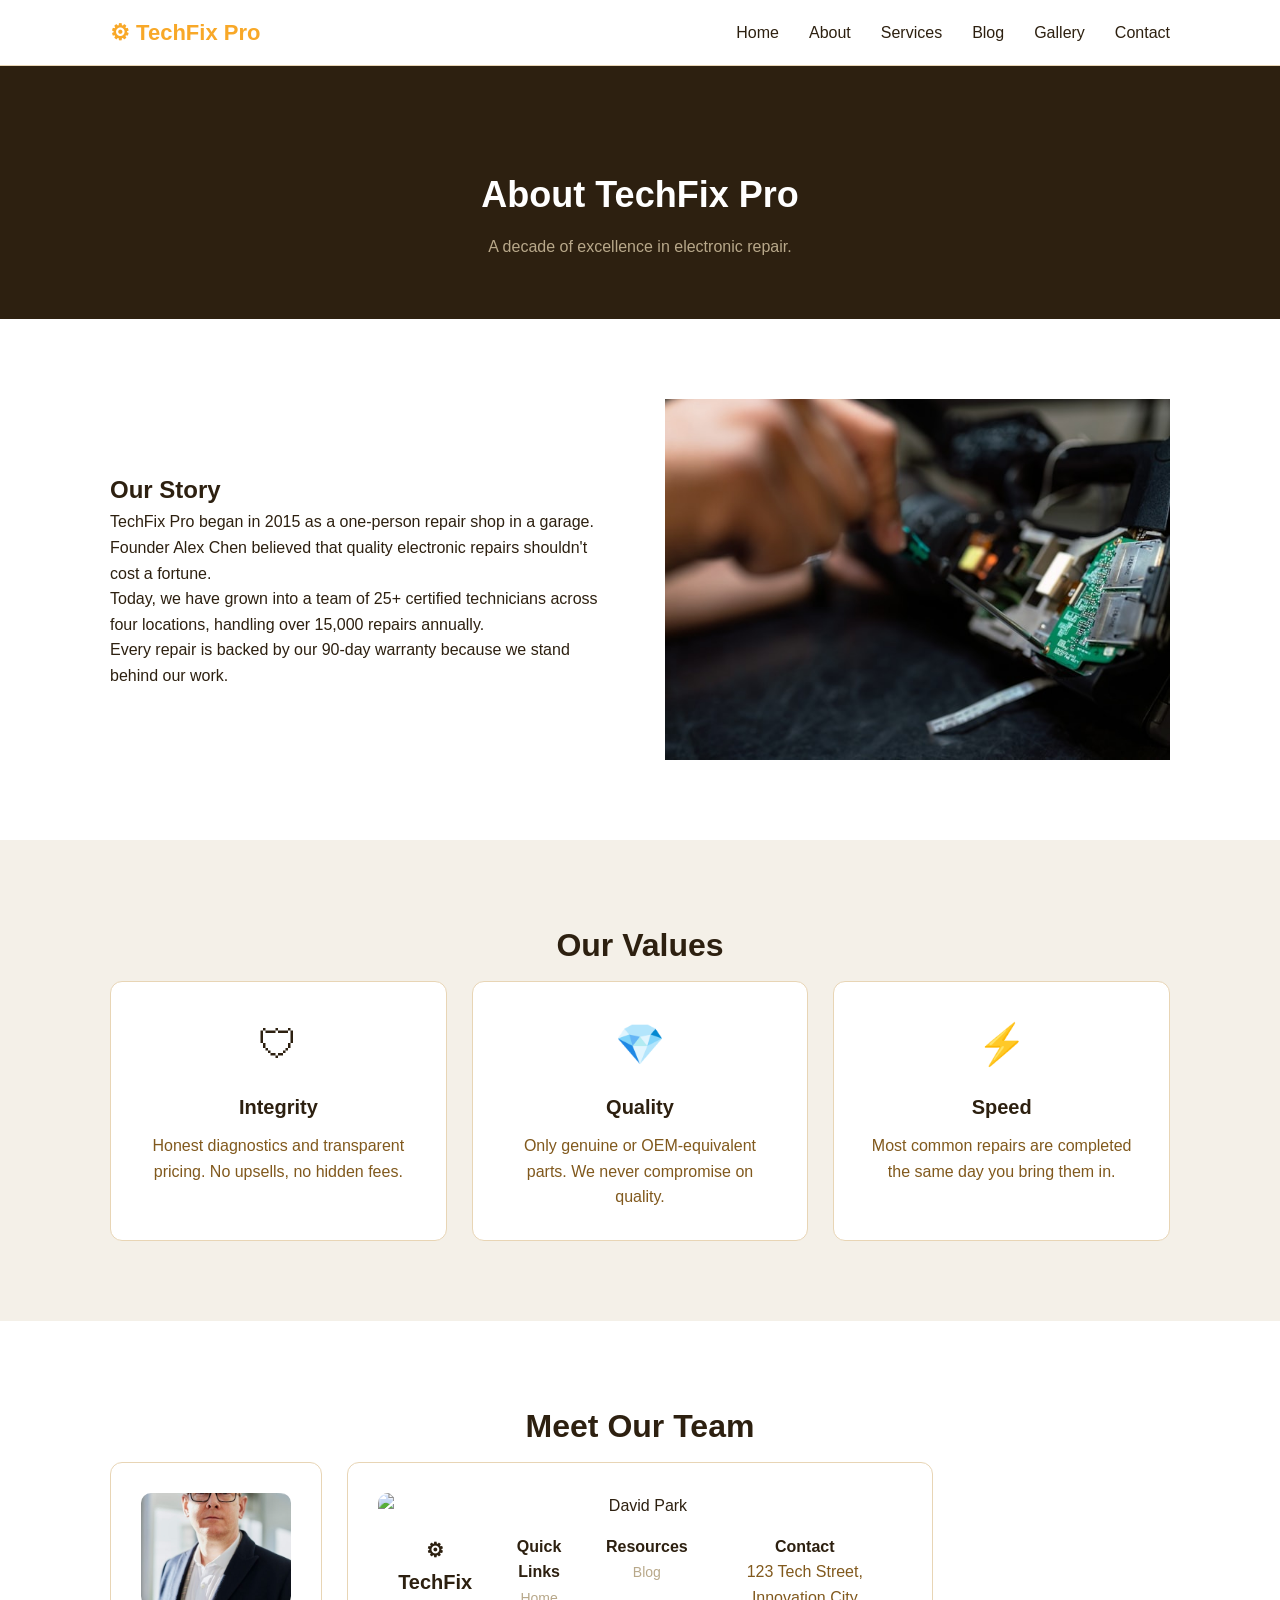
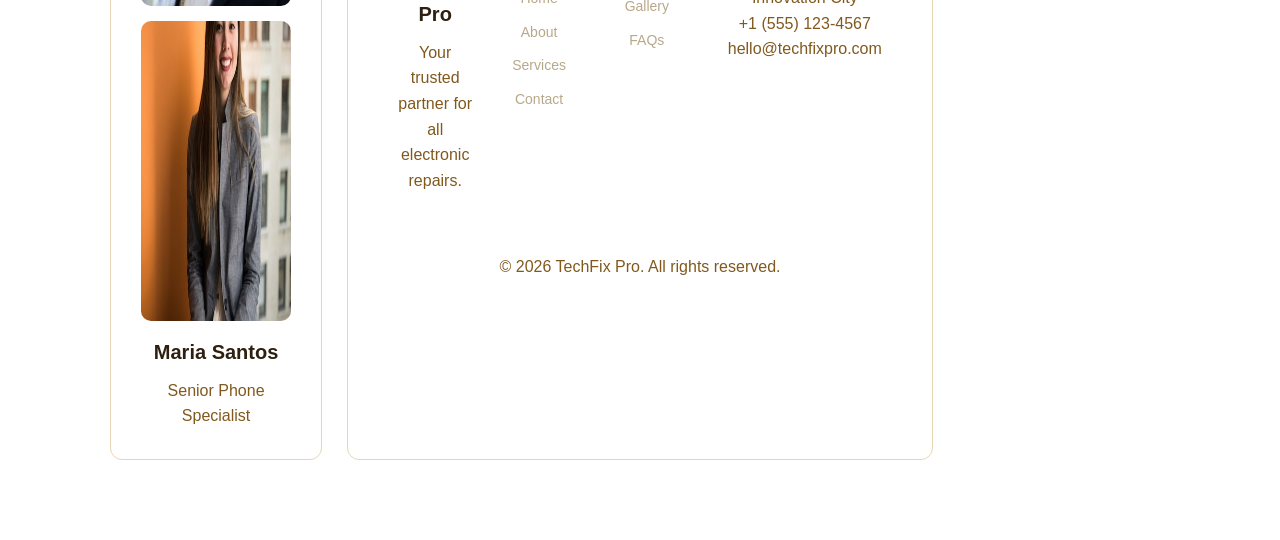
==== commit 18ad905d: "Update About.html" ====
--- a/About.html
+++ b/About.html
@@ -40,7 +40,7 @@
                     <p>Every repair is backed by our 90-day warranty because we stand behind our work.</p>
                 </div>
                 <div>
-                    <img src="c:\Users\solomonfare\Desktop\my work\a1 (13).jpg" alt="Our workshop" width="300" height="300">
+                    <img src="a1 (13).jpg" >
                 </div>
             </div>
         </div>
@@ -74,17 +74,17 @@
             <h2 class="section-title">Meet Our Team</h2>
             <div class="card-grid three-col">
                 <div class="card">
-                    <img src="c:\Users\solomonfare\Desktop\my work\a1 (15).jpg" alt="Alex Chen" style="border-radius: 10px; margin-bottom: 15px;"width="300" height="300">
+                    <img src="a1 (15).jpg" alt="Alex Chen" style="border-radius: 10px; margin-bottom: 15px;>
                     <h3>Alex Chen</h3>
                     <p>Founder & Lead Technician</p>
                 </div>
                 <div class="card">
-                    <img src="c:\Users\solomonfare\Desktop\my work\a1 (14).jpg" alt="Maria Santos" style="border-radius: 10px; margin-bottom: 15px;"width="300" height="300">
+                    <img src="a1 (14).jpg" alt="Maria Santos" style="border-radius: 10px; margin-bottom: 15px;"width="300" height="300">
                     <h3>Maria Santos</h3>
                     <p>Senior Phone Specialist</p>
                 </div>
                 <div class="card">
-                    <img src="c:\Users\solomonfare\Desktop\my work\a1 (9).jpg" alt="David Park" style="border-radius: 10px; margin-bottom: 15px;"width="300" height="300">
+                    <img src="c:a1 (9).jpg" alt="David Park" style="border-radius: 10px; margin-bottom: 15px;>
                     <h3>David Park</h3>
                     <p>Laptop & PC Expert</p>
                 </div>
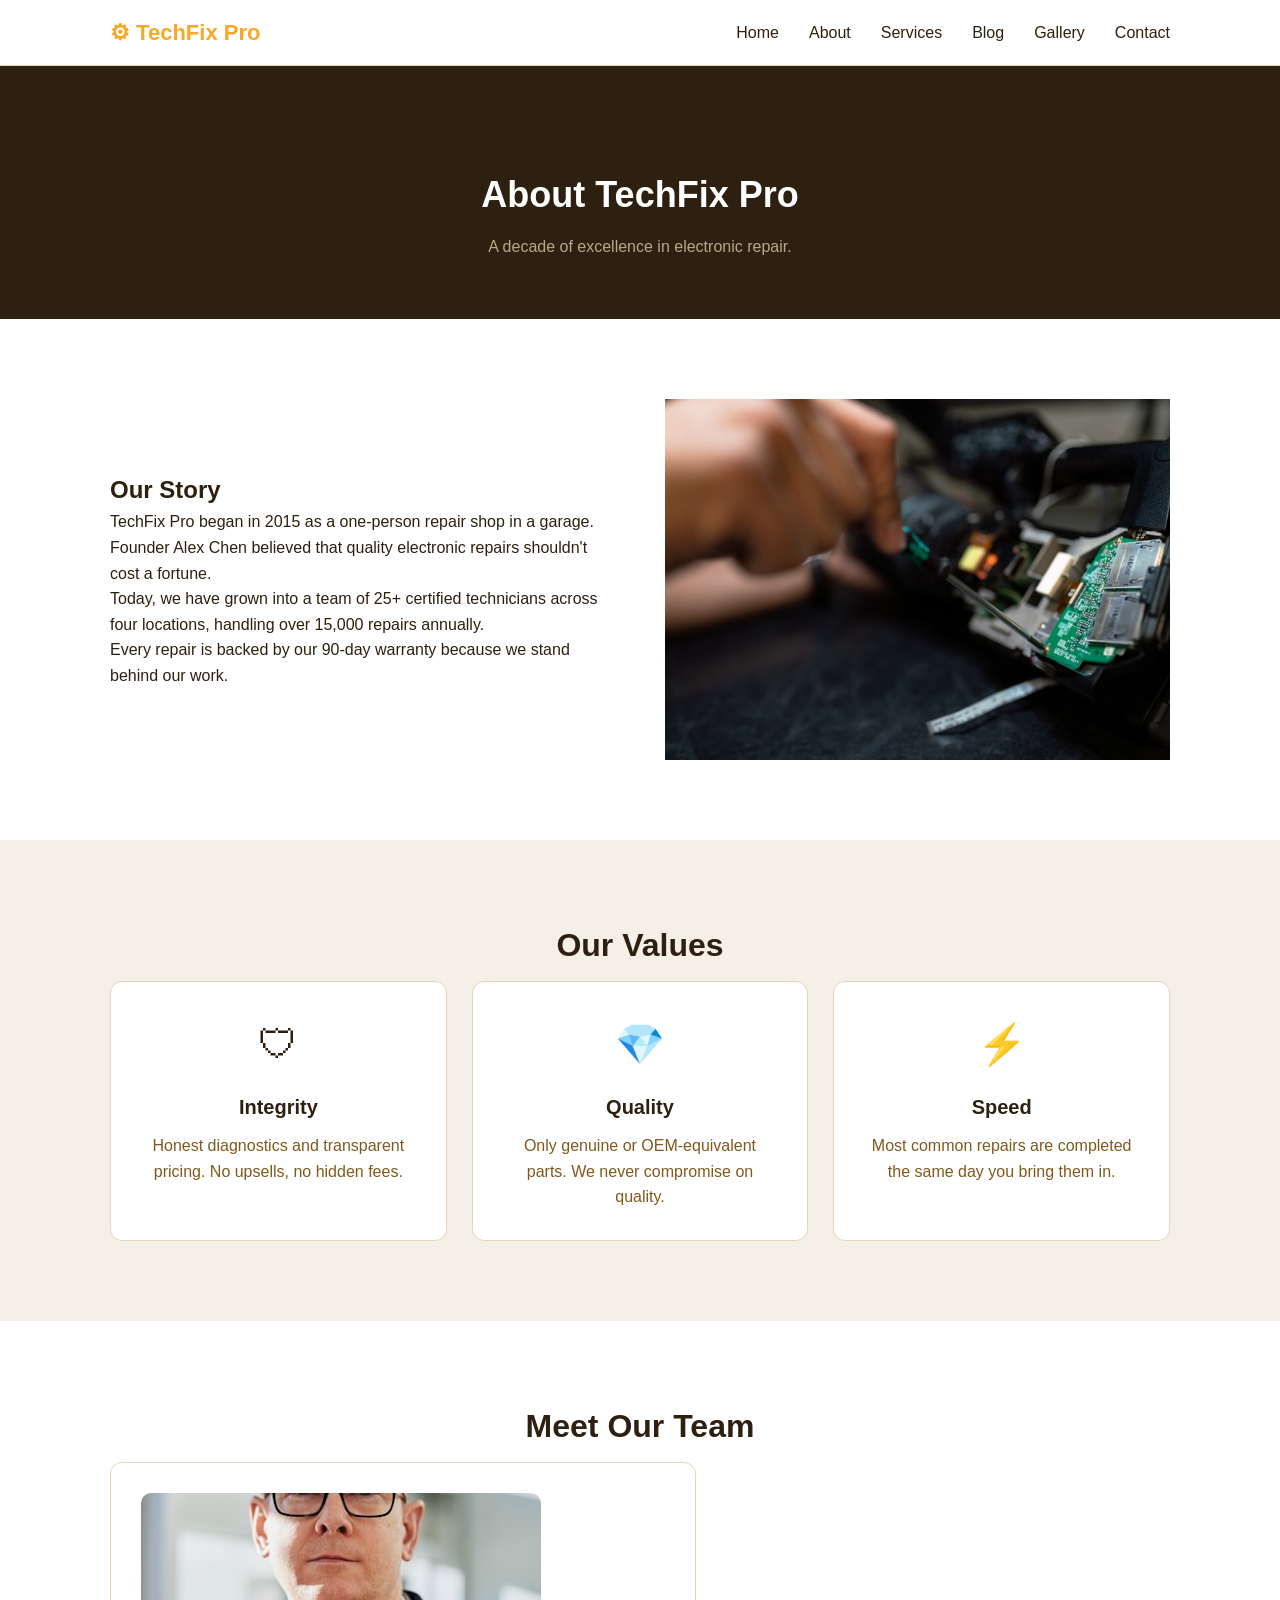
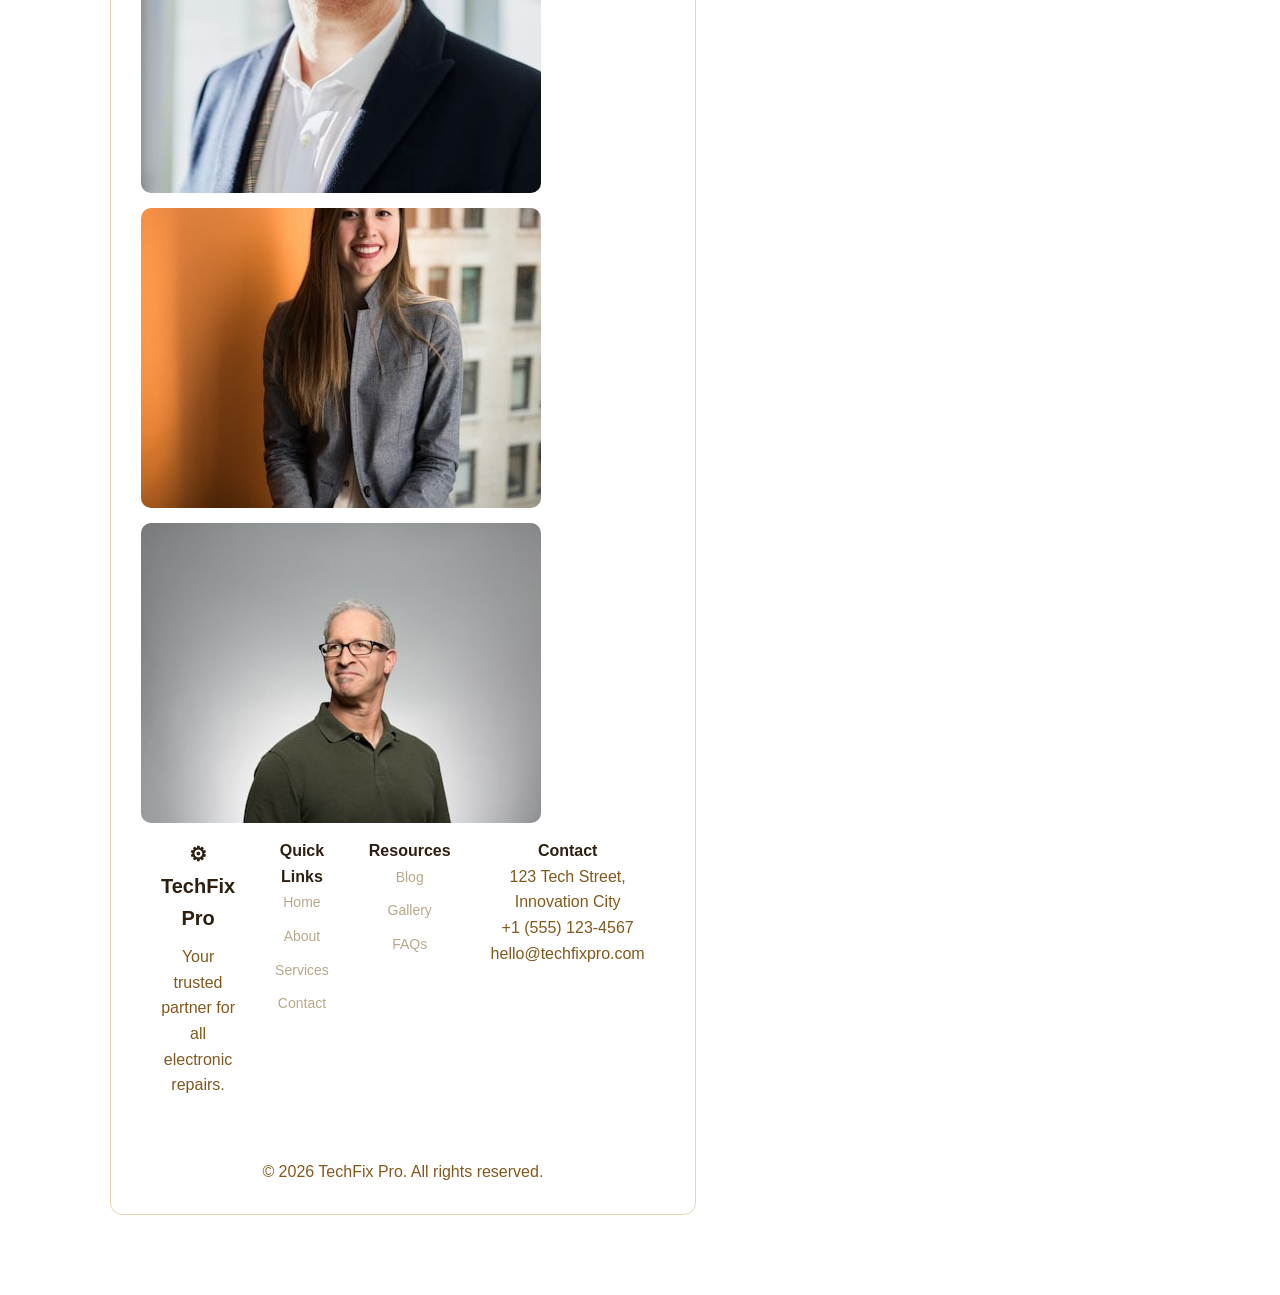
==== commit 8ee10359: "Update About.html" ====
--- a/About.html
+++ b/About.html
@@ -79,12 +79,12 @@
                     <p>Founder & Lead Technician</p>
                 </div>
                 <div class="card">
-                    <img src="a1 (14).jpg" alt="Maria Santos" style="border-radius: 10px; margin-bottom: 15px;"width="300" height="300">
+                    <img src="a1 (14).jpg" alt="Maria Santos" style="border-radius: 10px; margin-bottom: 15px;>
                     <h3>Maria Santos</h3>
                     <p>Senior Phone Specialist</p>
                 </div>
                 <div class="card">
-                    <img src="c:a1 (9).jpg" alt="David Park" style="border-radius: 10px; margin-bottom: 15px;>
+                    <img src="a1 (9).jpg" alt="David Park" style="border-radius: 10px; margin-bottom: 15px;>
                     <h3>David Park</h3>
                     <p>Laptop & PC Expert</p>
                 </div>
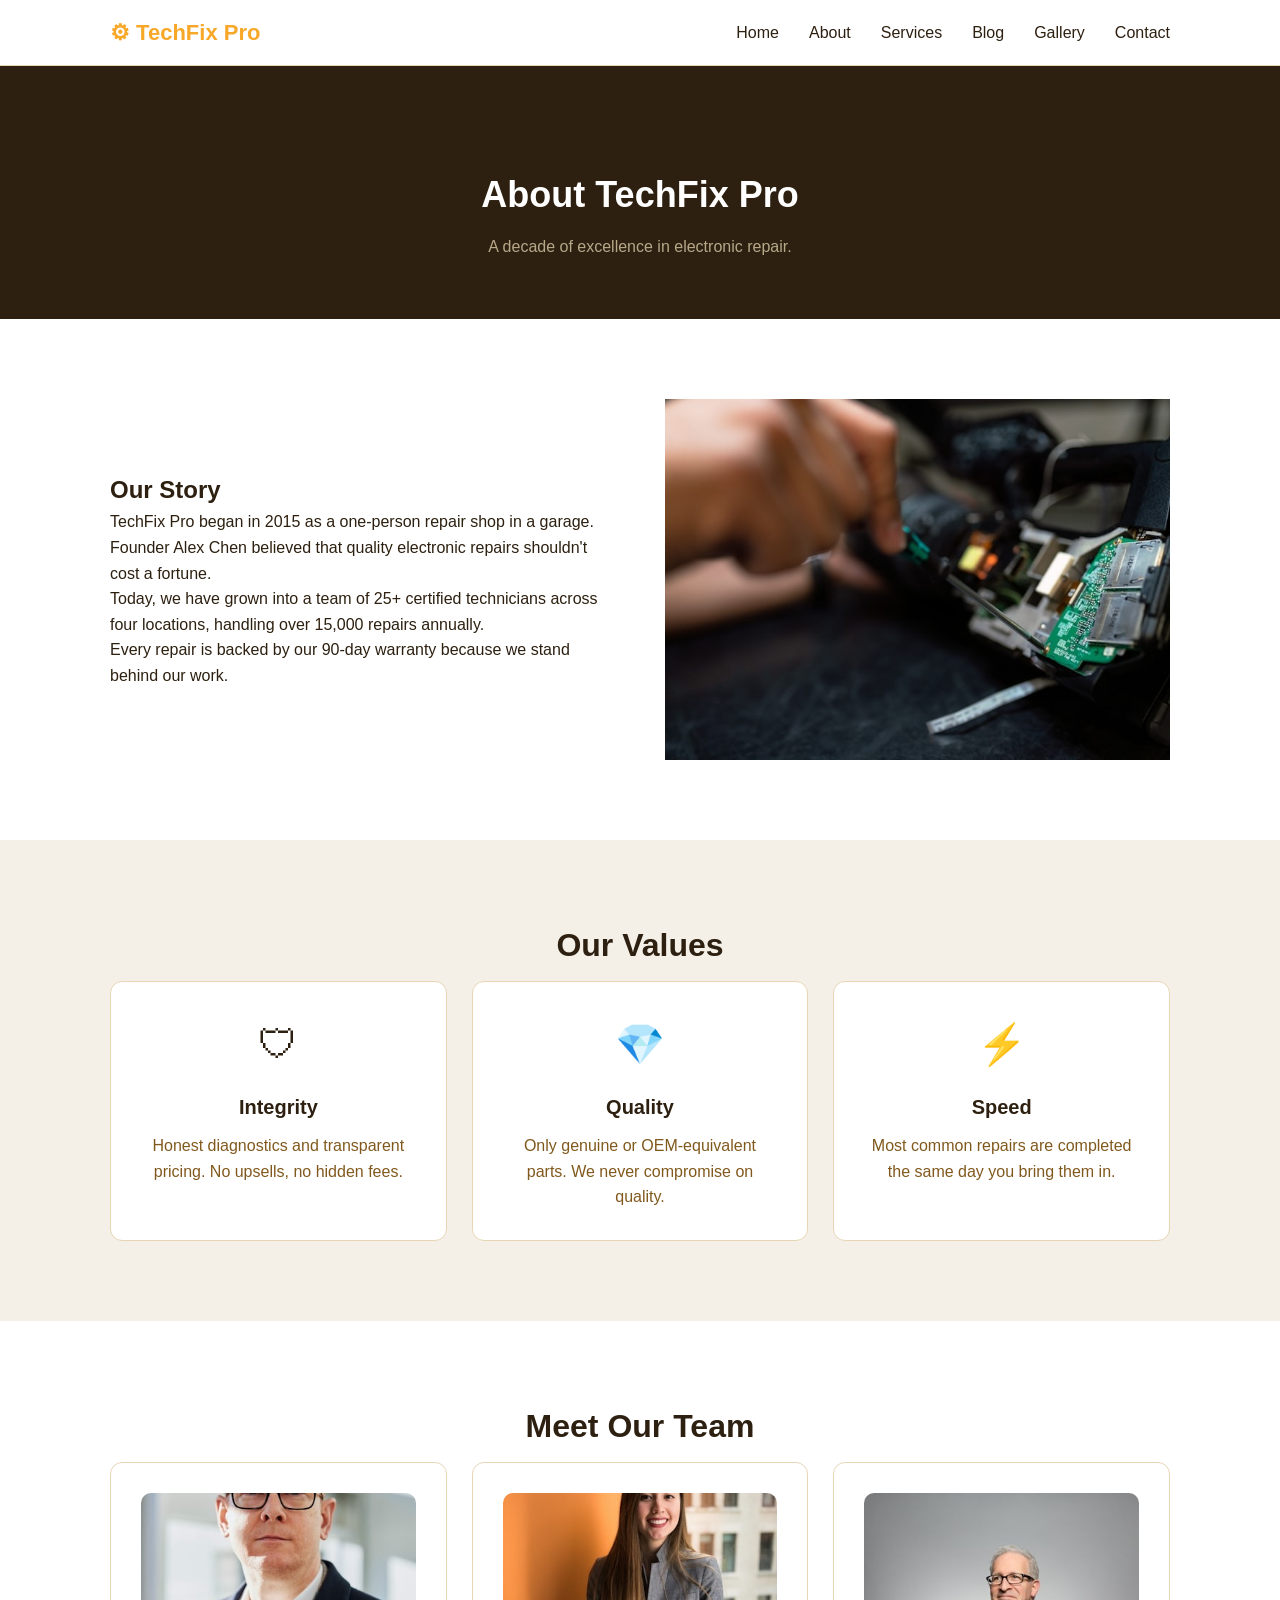
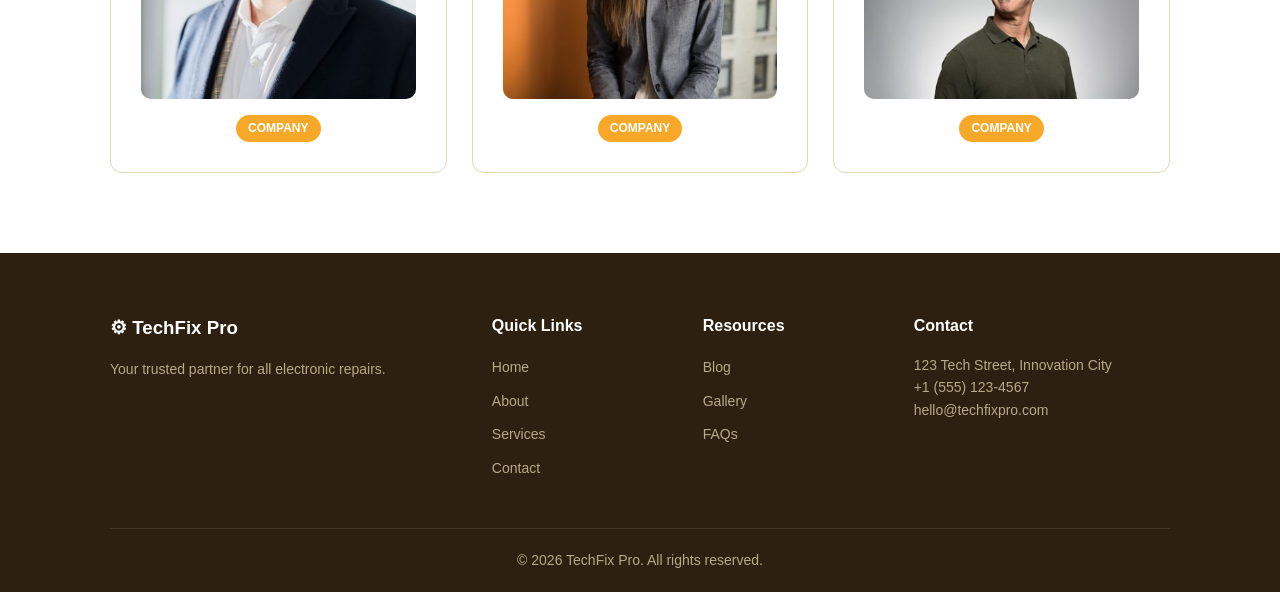
==== commit 611447b0: "Update About.html" ====
--- a/About.html
+++ b/About.html
@@ -77,16 +77,22 @@
                     <img src="a1 (15).jpg" alt="Alex Chen" style="border-radius: 10px; margin-bottom: 15px;>
                     <h3>Alex Chen</h3>
                     <p>Founder & Lead Technician</p>
+                         <div class="card-body">
+                        <span class="tag">Company</span>
                 </div>
                 <div class="card">
                     <img src="a1 (14).jpg" alt="Maria Santos" style="border-radius: 10px; margin-bottom: 15px;>
                     <h3>Maria Santos</h3>
                     <p>Senior Phone Specialist</p>
+                         <div class="card-body">
+                        <span class="tag">Company</span>
                 </div>
                 <div class="card">
                     <img src="a1 (9).jpg" alt="David Park" style="border-radius: 10px; margin-bottom: 15px;>
                     <h3>David Park</h3>
                     <p>Laptop & PC Expert</p>
+                         <div class="card-body">
+                        <span class="tag">Company</span>
                 </div>
             </div>
         </div>
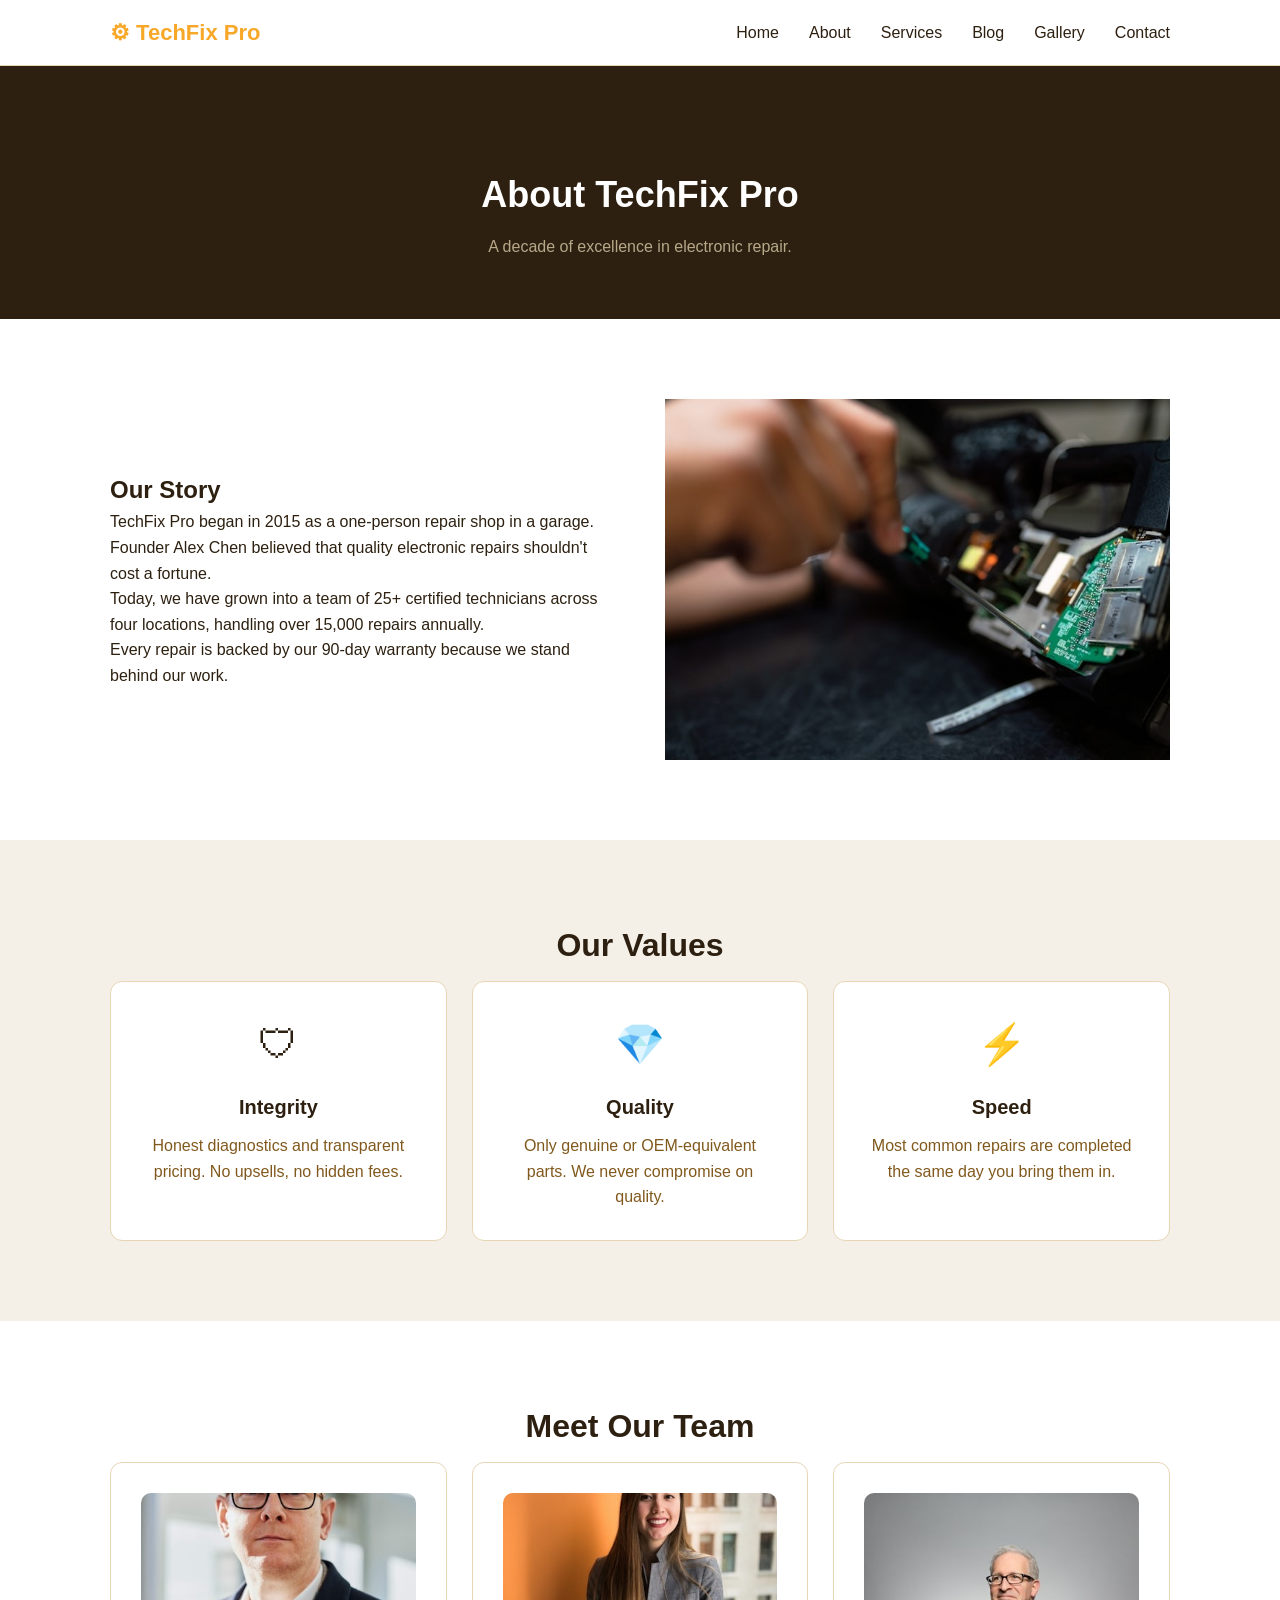
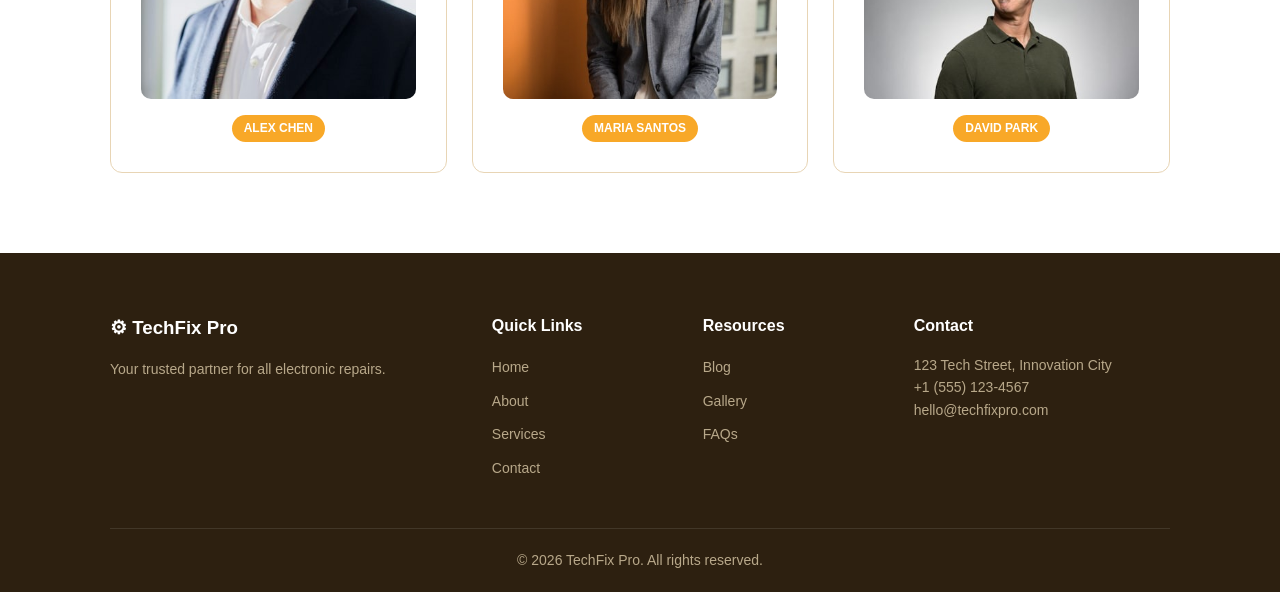
==== commit 42d8915e: "Update About.html" ====
--- a/About.html
+++ b/About.html
@@ -78,21 +78,21 @@
                     <h3>Alex Chen</h3>
                     <p>Founder & Lead Technician</p>
                          <div class="card-body">
-                        <span class="tag">Company</span>
+                        <span class="tag">Alex Chen</span>
                 </div>
                 <div class="card">
                     <img src="a1 (14).jpg" alt="Maria Santos" style="border-radius: 10px; margin-bottom: 15px;>
                     <h3>Maria Santos</h3>
                     <p>Senior Phone Specialist</p>
                          <div class="card-body">
-                        <span class="tag">Company</span>
+                        <span class="tag">Maria Santos</span>
                 </div>
                 <div class="card">
                     <img src="a1 (9).jpg" alt="David Park" style="border-radius: 10px; margin-bottom: 15px;>
                     <h3>David Park</h3>
                     <p>Laptop & PC Expert</p>
                          <div class="card-body">
-                        <span class="tag">Company</span>
+                        <span class="tag">David Park</span>
                 </div>
             </div>
         </div>
